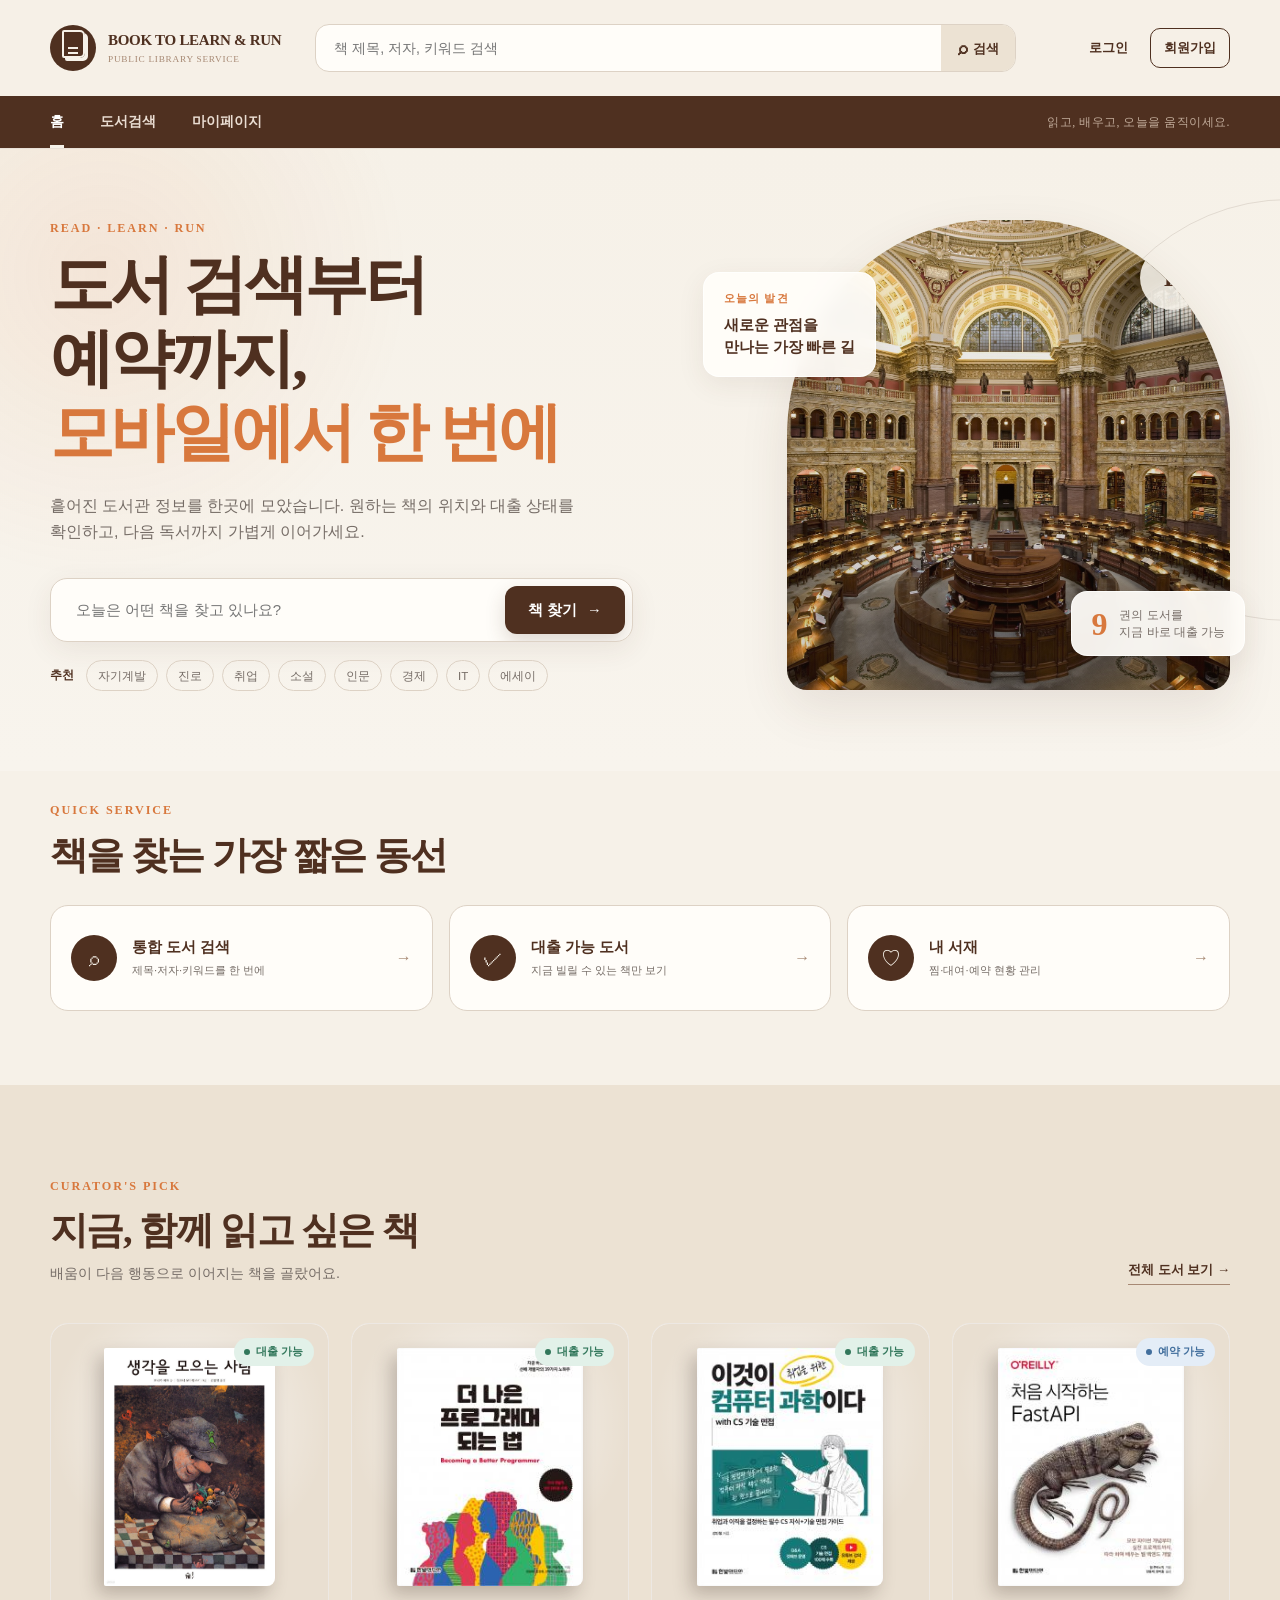
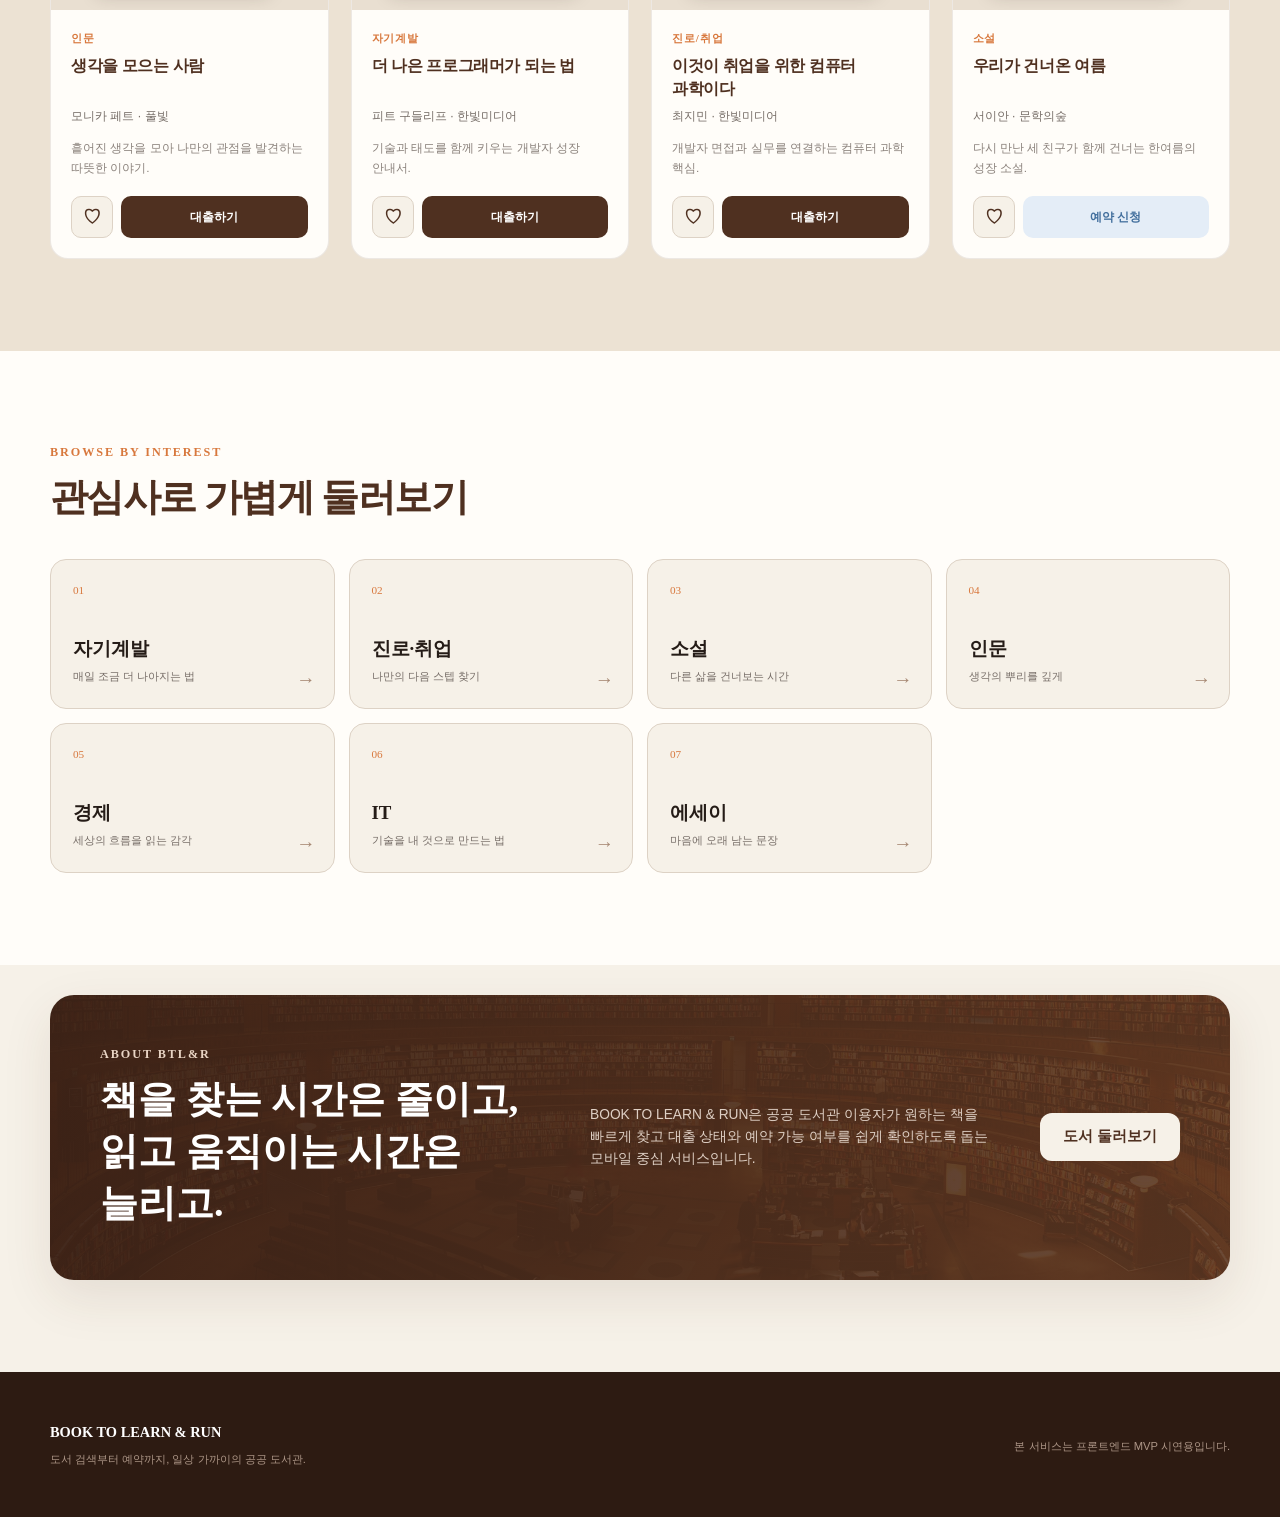
==== index.html @ 32fdd14b "only frontend." ====
<!doctype html>
<html lang="ko">
  <head>
    <meta charset="UTF-8" />
    <meta name="viewport" content="width=device-width, initial-scale=1.0" />
    <meta name="description" content="도서 검색부터 예약까지 한 번에 이용하는 모바일 중심 공공 도서관 서비스" />
    <title>BOOK TO LEARN &amp; RUN</title>
    <link rel="icon" href="image/logo.png" type="image/png" />
    <link rel="stylesheet" href="style.css" />
    <script src="app.js" defer></script>
  </head>
  <body data-page="home">
    <a class="skip-link" href="#main-content">본문 바로가기</a>
    <header class="site-header">
      <div class="header-inner">
        <a class="brand" href="index.html" aria-label="BOOK TO LEARN & RUN 홈">
          <span class="brand-mark" aria-hidden="true"><span></span></span>
          <span class="brand-copy"><strong>BOOK TO LEARN &amp; RUN</strong><small>PUBLIC LIBRARY SERVICE</small></span>
        </a>
        <form class="header-search" role="search">
          <label class="sr-only" for="header-search-home">도서 검색</label>
          <input id="header-search-home" name="q" type="search" placeholder="책 제목, 저자, 키워드 검색" />
          <button type="submit" aria-label="검색"><span aria-hidden="true">⌕</span><span class="search-text">검색</span></button>
        </form>
        <div class="auth-area" data-auth-area></div>
      </div>
      <nav class="main-nav" aria-label="주요 메뉴">
        <div class="nav-inner">
          <a class="active" href="index.html">홈</a>
          <a href="search.html">도서검색</a>
          <a href="mypage.html">마이페이지</a>
          <span class="nav-message">읽고, 배우고, 오늘을 움직이세요.</span>
        </div>
      </nav>
    </header>

    <main id="main-content">
      <section class="hero">
        <div class="shell hero-grid">
          <div class="hero-copy">
            <p class="eyebrow">READ · LEARN · RUN</p>
            <h1>도서 검색부터 예약까지,<br /><em>모바일에서 한 번에</em></h1>
            <p class="hero-description">흩어진 도서관 정보를 한곳에 모았습니다. 원하는 책의 위치와 대출 상태를 확인하고, 다음 독서까지 가볍게 이어가세요.</p>
            <form class="hero-search" role="search">
              <label class="sr-only" for="hero-search-input">도서 검색</label>
              <input id="hero-search-input" name="q" type="search" placeholder="오늘은 어떤 책을 찾고 있나요?" autocomplete="off" />
              <button class="button button-primary" type="submit">책 찾기 <span aria-hidden="true">→</span></button>
            </form>
            <div class="keyword-row" aria-label="추천 검색어">
              <span>추천</span>
              <button type="button" data-keyword="자기계발">자기계발</button>
              <button type="button" data-keyword="진로">진로</button>
              <button type="button" data-keyword="취업">취업</button>
              <button type="button" data-keyword="소설">소설</button>
              <button type="button" data-keyword="인문">인문</button>
              <button type="button" data-keyword="경제">경제</button>
              <button type="button" data-keyword="IT">IT</button>
              <button type="button" data-keyword="에세이">에세이</button>
            </div>
            <div class="recent-searches" id="recent-searches" hidden></div>
          </div>
          <div class="hero-visual" aria-label="책과 독서 공간을 표현한 이미지">
            <div class="hero-image"></div>
            <div class="floating-card floating-card-top"><span>오늘의 발견</span><strong>새로운 관점을<br />만나는 가장 빠른 길</strong></div>
            <div class="floating-card floating-card-bottom"><b id="available-count">0</b><span>권의 도서를<br />지금 바로 대출 가능</span></div>
          </div>
        </div>
      </section>

      <section class="quick-service section">
        <div class="shell">
          <div class="section-heading compact">
            <div><p class="eyebrow">QUICK SERVICE</p><h2>책을 찾는 가장 짧은 동선</h2></div>
          </div>
          <div class="service-grid">
            <a class="service-card" href="search.html"><span class="service-icon">⌕</span><div><strong>통합 도서 검색</strong><small>제목·저자·키워드를 한 번에</small></div><span>→</span></a>
            <a class="service-card" href="search.html?status=%EB%8C%80%EC%B6%9C%20%EA%B0%80%EB%8A%A5"><span class="service-icon">✓</span><div><strong>대출 가능 도서</strong><small>지금 빌릴 수 있는 책만 보기</small></div><span>→</span></a>
            <a class="service-card" href="mypage.html"><span class="service-icon">♡</span><div><strong>내 서재</strong><small>찜·대여·예약 현황 관리</small></div><span>→</span></a>
          </div>
        </div>
      </section>

      <section class="section featured-section">
        <div class="shell">
          <div class="section-heading">
            <div><p class="eyebrow">CURATOR'S PICK</p><h2>지금, 함께 읽고 싶은 책</h2><p>배움이 다음 행동으로 이어지는 책을 골랐어요.</p></div>
            <a class="text-link" href="search.html">전체 도서 보기 <span>→</span></a>
          </div>
          <div class="book-grid featured-grid" id="featured-books" aria-live="polite"></div>
        </div>
      </section>

      <section class="section category-section">
        <div class="shell">
          <div class="section-heading">
            <div><p class="eyebrow">BROWSE BY INTEREST</p><h2>관심사로 가볍게 둘러보기</h2></div>
          </div>
          <div class="category-grid">
            <a href="search.html?category=%EC%9E%90%EA%B8%B0%EA%B3%84%EB%B0%9C"><span>01</span><strong>자기계발</strong><small>매일 조금 더 나아지는 법</small></a>
            <a href="search.html?category=%EC%A7%84%EB%A1%9C%2F%EC%B7%A8%EC%97%85"><span>02</span><strong>진로·취업</strong><small>나만의 다음 스텝 찾기</small></a>
            <a href="search.html?category=%EC%86%8C%EC%84%A4"><span>03</span><strong>소설</strong><small>다른 삶을 건너보는 시간</small></a>
            <a href="search.html?category=%EC%9D%B8%EB%AC%B8"><span>04</span><strong>인문</strong><small>생각의 뿌리를 깊게</small></a>
            <a href="search.html?category=%EA%B2%BD%EC%A0%9C"><span>05</span><strong>경제</strong><small>세상의 흐름을 읽는 감각</small></a>
            <a href="search.html?category=IT"><span>06</span><strong>IT</strong><small>기술을 내 것으로 만드는 법</small></a>
            <a href="search.html?category=%EC%97%90%EC%84%B8%EC%9D%B4"><span>07</span><strong>에세이</strong><small>마음에 오래 남는 문장</small></a>
          </div>
        </div>
      </section>

      <section class="section intro-section">
        <div class="shell intro-panel">
          <div><p class="eyebrow light">ABOUT BTL&amp;R</p><h2>책을 찾는 시간은 줄이고,<br />읽고 움직이는 시간은 늘리고.</h2></div>
          <p>BOOK TO LEARN &amp; RUN은 공공 도서관 이용자가 원하는 책을 빠르게 찾고 대출 상태와 예약 가능 여부를 쉽게 확인하도록 돕는 모바일 중심 서비스입니다.</p>
          <a class="button button-light" href="search.html">도서 둘러보기</a>
        </div>
      </section>
    </main>

    <footer class="site-footer">
      <div class="shell footer-inner">
        <div><strong>BOOK TO LEARN &amp; RUN</strong><p>도서 검색부터 예약까지, 일상 가까이의 공공 도서관.</p></div>
        <p class="footer-note">본 서비스는 프론트엔드 MVP 시연용입니다.</p>
      </div>
    </footer>
    <div class="toast" id="toast" role="status" aria-live="polite"></div>
  </body>
</html>
---- style.css ----
@charset "UTF-8";

:root {
  --cream: #f6f1e8;
  --cream-deep: #ece2d3;
  --paper: #fffdf9;
  --brown: #4f3020;
  --brown-2: #6e4933;
  --brown-soft: #a78974;
  --ink: #251c17;
  --muted: #766d67;
  --line: #ddd2c5;
  --orange: #d8783d;
  --orange-pale: #f7e4d6;
  --green: #32775b;
  --green-pale: #e2f1e9;
  --blue: #426f9d;
  --blue-pale: #e4edf7;
  --red: #a95645;
  --red-pale: #f6e5e1;
  --purple: #625482;
  --purple-pale: #ebe7f3;
  --shadow: 0 18px 50px rgba(74, 48, 32, 0.1);
  --shadow-soft: 0 8px 28px rgba(74, 48, 32, 0.08);
  --radius: 22px;
  --shell: 1180px;
}

* {
  box-sizing: border-box;
  margin: 0;
  padding: 0;
}

html {
  scroll-behavior: smooth;
}

body {
  min-width: 320px;
  color: var(--ink);
  background: var(--cream);
  font-family: Pretendard, "Noto Sans KR", "Apple SD Gothic Neo", Inter, Arial, sans-serif;
  line-height: 1.6;
  word-break: keep-all;
}

body::selection {
  color: #fff;
  background: var(--brown);
}

a {
  color: inherit;
  text-decoration: none;
}

button,
input,
select {
  color: inherit;
  font: inherit;
}

button,
select {
  cursor: pointer;
}

button {
  border: 0;
}

img {
  display: block;
  max-width: 100%;
}

.shell {
  width: min(calc(100% - 40px), var(--shell));
  margin-inline: auto;
}

.sr-only {
  position: absolute !important;
  width: 1px !important;
  height: 1px !important;
  padding: 0 !important;
  margin: -1px !important;
  overflow: hidden !important;
  clip: rect(0, 0, 0, 0) !important;
  white-space: nowrap !important;
  border: 0 !important;
}

.skip-link {
  position: fixed;
  z-index: 1000;
  top: 10px;
  left: 10px;
  padding: 10px 16px;
  color: #fff;
  background: var(--brown);
  border-radius: 10px;
  transform: translateY(-150%);
}

.skip-link:focus {
  transform: translateY(0);
}

.eyebrow {
  margin-bottom: 10px;
  color: var(--orange);
  font-family: Georgia, "Times New Roman", serif;
  font-size: 0.76rem;
  font-weight: 700;
  letter-spacing: 0.16em;
}

.eyebrow.light {
  color: #e9d5c5;
}

.button {
  min-height: 48px;
  display: inline-flex;
  align-items: center;
  justify-content: center;
  gap: 10px;
  padding: 0 22px;
  border: 1px solid transparent;
  border-radius: 12px;
  font-size: 0.92rem;
  font-weight: 750;
  transition: transform 0.2s ease, background 0.2s ease, border-color 0.2s ease, box-shadow 0.2s ease;
}

.button:hover {
  transform: translateY(-2px);
}

.button:active {
  transform: translateY(0);
}

.button-primary {
  color: #fff;
  background: var(--brown);
  box-shadow: 0 8px 20px rgba(79, 48, 32, 0.18);
}

.button-primary:hover {
  background: #382116;
}

.button-secondary {
  color: var(--brown);
  background: transparent;
  border-color: var(--brown);
}

.button-secondary:hover {
  background: var(--cream-deep);
}

.button-light {
  color: var(--brown);
  background: var(--cream);
}

.button-danger {
  color: var(--red);
  background: var(--red-pale);
}

.button-full {
  width: 100%;
}

/* Header */
.site-header {
  position: relative;
  z-index: 20;
  background: rgba(246, 241, 232, 0.96);
  border-bottom: 1px solid rgba(79, 48, 32, 0.08);
}

.header-inner {
  width: min(calc(100% - 40px), var(--shell));
  min-height: 96px;
  margin-inline: auto;
  display: grid;
  grid-template-columns: auto minmax(260px, 1fr) auto;
  align-items: center;
  gap: 34px;
}

.brand {
  display: inline-flex;
  align-items: center;
  gap: 12px;
  flex-shrink: 0;
}

.brand-mark {
  width: 46px;
  height: 46px;
  display: grid;
  place-items: center;
  position: relative;
  color: var(--cream);
  background: var(--brown);
  border-radius: 50%;
}

.brand-mark::before {
  width: 19px;
  height: 24px;
  content: "";
  border: 2px solid currentColor;
  border-radius: 2px 5px 5px 2px;
  box-shadow: 3px 3px 0 var(--cream);
}

.brand-mark::after {
  width: 10px;
  height: 2px;
  position: absolute;
  content: "";
  background: var(--cream);
  box-shadow: 0 5px 0 var(--cream);
}

.brand-copy {
  display: flex;
  flex-direction: column;
  line-height: 1.15;
}

.brand-copy strong {
  color: var(--brown);
  font-family: Georgia, "Times New Roman", serif;
  font-size: 0.94rem;
  letter-spacing: -0.02em;
}

.brand-copy small {
  margin-top: 5px;
  color: var(--brown-soft);
  font-family: Georgia, "Times New Roman", serif;
  font-size: 0.58rem;
  letter-spacing: 0.08em;
}

.header-search {
  height: 48px;
  display: flex;
  overflow: hidden;
  background: var(--paper);
  border: 1px solid var(--line);
  border-radius: 14px;
  transition: border-color 0.2s ease, box-shadow 0.2s ease;
}

.header-search:focus-within {
  border-color: var(--brown-soft);
  box-shadow: 0 0 0 4px rgba(110, 73, 51, 0.08);
}

.header-search input {
  width: 100%;
  min-width: 0;
  padding: 0 18px;
  background: transparent;
  border: 0;
  outline: 0;
  font-size: 0.88rem;
}

.header-search button {
  min-width: 74px;
  padding: 0 16px;
  display: flex;
  align-items: center;
  justify-content: center;
  gap: 6px;
  color: var(--brown);
  background: var(--cream-deep);
  font-size: 0.82rem;
  font-weight: 750;
}

.header-search button span:first-child {
  font-size: 1.15rem;
}

.auth-area {
  min-width: 180px;
  display: flex;
  align-items: center;
  justify-content: flex-end;
  gap: 8px;
}

.auth-area a,
.auth-area button {
  min-height: 40px;
  padding: 0 13px;
  display: inline-flex;
  align-items: center;
  justify-content: center;
  color: var(--brown);
  background: transparent;
  border: 1px solid transparent;
  border-radius: 10px;
  font-size: 0.8rem;
  font-weight: 700;
}

.auth-area .signup-link {
  border-color: var(--brown);
}

.auth-area .user-link {
  max-width: 120px;
  overflow: hidden;
  color: var(--brown);
  background: var(--cream-deep);
  text-overflow: ellipsis;
  white-space: nowrap;
}

.main-nav {
  color: var(--cream);
  background: var(--brown);
}

.nav-inner {
  width: min(calc(100% - 40px), var(--shell));
  height: 52px;
  margin-inline: auto;
  display: flex;
  align-items: center;
  gap: 36px;
}

.nav-inner a {
  height: 100%;
  display: inline-flex;
  align-items: center;
  position: relative;
  color: #eaddd2;
  font-size: 0.86rem;
  font-weight: 650;
}

.nav-inner a::after {
  height: 3px;
  position: absolute;
  right: 50%;
  bottom: 0;
  left: 50%;
  content: "";
  background: var(--cream);
  transition: left 0.2s ease, right 0.2s ease;
}

.nav-inner a:hover::after,
.nav-inner a.active::after {
  right: 0;
  left: 0;
}

.nav-inner a.active {
  color: #fff;
}

.nav-message {
  margin-left: auto;
  color: #bfa998;
  font-family: Georgia, "Times New Roman", serif;
  font-size: 0.74rem;
  letter-spacing: 0.04em;
}

/* Home */
.hero {
  overflow: hidden;
  position: relative;
  background:
    radial-gradient(circle at 8% 20%, rgba(216, 120, 61, 0.1), transparent 24%),
    linear-gradient(180deg, var(--cream) 0%, #f8f4ed 100%);
}

.hero::before {
  width: 420px;
  height: 420px;
  position: absolute;
  top: 50px;
  right: -220px;
  content: "";
  border: 1px solid rgba(79, 48, 32, 0.12);
  border-radius: 50%;
}

.hero-grid {
  min-height: 620px;
  display: grid;
  grid-template-columns: 1.05fr 0.95fr;
  align-items: center;
  gap: 70px;
  padding-block: 70px 80px;
}

.hero-copy h1 {
  color: var(--brown);
  font-family: Georgia, "Times New Roman", "Noto Serif KR", serif;
  font-size: clamp(2.45rem, 5vw, 4.7rem);
  font-weight: 650;
  line-height: 1.15;
  letter-spacing: -0.055em;
  word-break: keep-all;
}

.hero-copy h1 em {
  color: var(--orange);
  font-style: normal;
}

.hero-description {
  max-width: 570px;
  margin-top: 24px;
  color: var(--muted);
  font-size: 1rem;
}

.hero-search {
  max-width: 620px;
  height: 64px;
  margin-top: 34px;
  padding: 7px;
  display: flex;
  overflow: hidden;
  background: var(--paper);
  border: 1px solid var(--line);
  border-radius: 17px;
  box-shadow: var(--shadow-soft);
}

.hero-search input {
  min-width: 0;
  flex: 1;
  padding: 0 18px;
  background: transparent;
  border: 0;
  outline: 0;
  font-size: 0.94rem;
}

.hero-search .button {
  min-width: 118px;
  min-height: 48px;
}

.keyword-row {
  max-width: 620px;
  margin-top: 18px;
  display: flex;
  align-items: center;
  flex-wrap: wrap;
  gap: 8px;
}

.keyword-row > span {
  margin-right: 4px;
  color: var(--brown);
  font-size: 0.75rem;
  font-weight: 800;
}

.keyword-row button {
  min-height: 31px;
  padding: 0 11px;
  color: var(--muted);
  background: transparent;
  border: 1px solid var(--line);
  border-radius: 999px;
  font-size: 0.72rem;
}

.keyword-row button:hover {
  color: var(--brown);
  background: var(--paper);
  border-color: var(--brown-soft);
}

.recent-searches {
  margin-top: 18px;
  color: var(--muted);
  font-size: 0.75rem;
}

.recent-searches a {
  margin-left: 8px;
  color: var(--brown);
  text-decoration: underline;
  text-underline-offset: 3px;
}

.hero-visual {
  height: 470px;
  position: relative;
}

.hero-image {
  width: 84%;
  height: 100%;
  margin-left: auto;
  position: relative;
  overflow: hidden;
  background:
    linear-gradient(0deg, rgba(54, 31, 20, 0.26), rgba(54, 31, 20, 0.04)),
    url("image/images/images (50).jpg") center / cover;
  border-radius: 46% 46% 20px 20px;
  box-shadow: var(--shadow);
}

.hero-image::after {
  width: 64px;
  height: 64px;
  position: absolute;
  top: 26px;
  right: 26px;
  content: "B";
  display: grid;
  place-items: center;
  color: var(--brown);
  background: rgba(246, 241, 232, 0.9);
  border-radius: 50%;
  font-family: Georgia, serif;
  font-size: 1.5rem;
  font-weight: 700;
}

.floating-card {
  position: absolute;
  z-index: 2;
  background: rgba(255, 253, 249, 0.94);
  border: 1px solid rgba(255, 255, 255, 0.7);
  border-radius: 16px;
  box-shadow: var(--shadow-soft);
  backdrop-filter: blur(10px);
}

.floating-card-top {
  top: 52px;
  left: 0;
  padding: 18px 20px;
}

.floating-card-top span {
  display: block;
  color: var(--orange);
  font-family: Georgia, serif;
  font-size: 0.66rem;
  font-weight: 700;
  letter-spacing: 0.12em;
}

.floating-card-top strong {
  display: block;
  margin-top: 6px;
  color: var(--brown);
  font-family: Georgia, "Noto Serif KR", serif;
  font-size: 0.95rem;
  line-height: 1.45;
}

.floating-card-bottom {
  right: -15px;
  bottom: 34px;
  padding: 15px 19px;
  display: flex;
  align-items: center;
  gap: 12px;
}

.floating-card-bottom b {
  color: var(--orange);
  font-family: Georgia, serif;
  font-size: 2rem;
  line-height: 1;
}

.floating-card-bottom span {
  color: var(--muted);
  font-size: 0.72rem;
  line-height: 1.45;
}

.section {
  padding-block: 92px;
}

.quick-service {
  padding-block: 30px 74px;
}

.section-heading {
  margin-bottom: 38px;
  display: flex;
  align-items: flex-end;
  justify-content: space-between;
  gap: 30px;
}

.section-heading.compact {
  margin-bottom: 26px;
}

.section-heading h2 {
  color: var(--brown);
  font-family: Georgia, "Times New Roman", "Noto Serif KR", serif;
  font-size: clamp(1.8rem, 3vw, 2.55rem);
  line-height: 1.25;
  letter-spacing: -0.04em;
}

.section-heading p:not(.eyebrow) {
  margin-top: 8px;
  color: var(--muted);
  font-size: 0.9rem;
}

.text-link,
.dashboard-heading > a {
  flex-shrink: 0;
  padding-bottom: 4px;
  color: var(--brown);
  border-bottom: 1px solid var(--brown-soft);
  font-size: 0.82rem;
  font-weight: 750;
}

.service-grid {
  display: grid;
  grid-template-columns: repeat(3, 1fr);
  gap: 16px;
}

.service-card {
  min-height: 106px;
  padding: 20px;
  display: grid;
  grid-template-columns: 46px 1fr auto;
  align-items: center;
  gap: 15px;
  background: var(--paper);
  border: 1px solid var(--line);
  border-radius: 18px;
  transition: transform 0.2s ease, box-shadow 0.2s ease, border-color 0.2s ease;
}

.service-card:hover {
  transform: translateY(-5px);
  border-color: var(--brown-soft);
  box-shadow: var(--shadow-soft);
}

.service-icon {
  width: 46px;
  height: 46px;
  display: grid;
  place-items: center;
  color: var(--cream);
  background: var(--brown);
  border-radius: 50%;
  font-family: Georgia, serif;
  font-size: 1.25rem;
}

.service-card div {
  min-width: 0;
  display: flex;
  flex-direction: column;
}

.service-card strong {
  color: var(--brown);
  font-size: 0.92rem;
}

.service-card small {
  margin-top: 3px;
  overflow: hidden;
  color: var(--muted);
  font-size: 0.7rem;
  text-overflow: ellipsis;
  white-space: nowrap;
}

.service-card > span:last-child {
  color: var(--brown-soft);
}

.featured-section {
  background: var(--cream-deep);
}

.book-grid {
  display: grid;
  grid-template-columns: repeat(4, minmax(0, 1fr));
  gap: 22px;
}

.book-card {
  min-width: 0;
  display: flex;
  flex-direction: column;
  overflow: hidden;
  background: var(--paper);
  border: 1px solid rgba(79, 48, 32, 0.1);
  border-radius: 18px;
  transition: transform 0.25s ease, box-shadow 0.25s ease, border-color 0.25s ease;
}

.book-card:hover {
  transform: translateY(-6px);
  border-color: rgba(79, 48, 32, 0.25);
  box-shadow: var(--shadow);
}

.book-cover-link {
  height: 286px;
  padding: 24px;
  display: flex;
  align-items: center;
  justify-content: center;
  position: relative;
  overflow: hidden;
  background: #e9dfd1;
}

.book-cover-link::before {
  position: absolute;
  inset: 0;
  content: "";
  background: radial-gradient(circle at 50% 35%, rgba(255, 255, 255, 0.7), transparent 60%);
}

.book-cover {
  width: auto;
  height: 100%;
  max-width: 82%;
  position: relative;
  z-index: 1;
  object-fit: cover;
  border-radius: 2px 8px 8px 2px;
  box-shadow: -6px 8px 18px rgba(47, 31, 22, 0.25);
  transition: transform 0.25s ease;
}

.book-card:hover .book-cover {
  transform: rotate(-1.5deg) scale(1.025);
}

.cover-fallback {
  width: 72%;
  height: 100%;
  position: relative;
  z-index: 1;
  display: flex;
  align-items: center;
  justify-content: center;
  color: var(--cream);
  background: var(--brown);
  border-radius: 2px 8px 8px 2px;
  box-shadow: -6px 8px 18px rgba(47, 31, 22, 0.25);
  font-family: Georgia, serif;
  font-size: 2rem;
}

.book-status {
  position: absolute;
  z-index: 2;
  top: 14px;
  right: 14px;
}

.status-badge {
  min-height: 28px;
  padding: 0 10px;
  display: inline-flex;
  align-items: center;
  gap: 6px;
  border-radius: 999px;
  font-size: 0.7rem;
  font-weight: 800;
  white-space: nowrap;
}

.status-badge::before {
  width: 6px;
  height: 6px;
  content: "";
  background: currentColor;
  border-radius: 50%;
}

.status-available {
  color: var(--green);
  background: var(--green-pale);
}

.status-loaned {
  color: var(--red);
  background: var(--red-pale);
}

.status-reservable,
.status-reserved {
  color: var(--blue);
  background: var(--blue-pale);
}

.status-my-loan {
  color: var(--purple);
  background: var(--purple-pale);
}

.book-card-content {
  flex: 1;
  padding: 20px;
  display: flex;
  flex-direction: column;
}

.book-category {
  color: var(--orange);
  font-family: Georgia, "Times New Roman", serif;
  font-size: 0.68rem;
  font-weight: 700;
  letter-spacing: 0.08em;
}

.book-card h3 {
  min-height: 48px;
  margin-top: 6px;
  color: var(--brown);
  font-size: 1rem;
  line-height: 1.45;
  letter-spacing: -0.025em;
}

.book-card h3 a:hover {
  text-decoration: underline;
  text-underline-offset: 4px;
}

.book-author {
  margin-top: 5px;
  color: var(--muted);
  font-size: 0.76rem;
}

.book-description {
  margin-top: 13px;
  display: -webkit-box;
  overflow: hidden;
  color: #8b827c;
  font-size: 0.74rem;
  line-height: 1.65;
  -webkit-box-orient: vertical;
  -webkit-line-clamp: 2;
}

.book-actions {
  margin-top: auto;
  padding-top: 18px;
  display: grid;
  grid-template-columns: 42px 1fr;
  gap: 8px;
}

.book-actions button,
.book-actions a {
  min-height: 42px;
  display: inline-flex;
  align-items: center;
  justify-content: center;
  border-radius: 10px;
  font-size: 0.76rem;
  font-weight: 750;
}

.favorite-button {
  color: var(--brown);
  background: var(--cream);
  border: 1px solid var(--line);
  font-size: 1.1rem !important;
}

.favorite-button.active {
  color: #fff;
  background: var(--orange);
  border-color: var(--orange);
}

.card-main-action {
  color: #fff;
  background: var(--brown);
}

.card-main-action.reserve-action {
  color: var(--blue);
  background: var(--blue-pale);
}

.category-section {
  background: var(--paper);
}

.category-grid {
  display: grid;
  grid-template-columns: repeat(4, 1fr);
  gap: 14px;
}

.category-grid a {
  min-height: 150px;
  padding: 22px;
  display: flex;
  flex-direction: column;
  position: relative;
  overflow: hidden;
  background: var(--cream);
  border: 1px solid var(--line);
  border-radius: 16px;
  transition: color 0.2s ease, background 0.2s ease, transform 0.2s ease;
}

.category-grid a::after {
  position: absolute;
  right: 18px;
  bottom: 12px;
  content: "→";
  color: var(--brown-soft);
  font-size: 1.2rem;
}

.category-grid a:hover {
  color: #fff;
  background: var(--brown);
  transform: translateY(-4px);
}

.category-grid a:hover span,
.category-grid a:hover small,
.category-grid a:hover::after {
  color: #d9c5b6;
}

.category-grid span {
  color: var(--orange);
  font-family: Georgia, serif;
  font-size: 0.7rem;
}

.category-grid strong {
  margin-top: auto;
  color: inherit;
  font-family: Georgia, "Noto Serif KR", serif;
  font-size: 1.18rem;
}

.category-grid small {
  margin-top: 4px;
  color: var(--muted);
  font-size: 0.68rem;
}

.intro-section {
  padding-top: 30px;
}

.intro-panel {
  min-height: 270px;
  padding: 50px;
  display: grid;
  grid-template-columns: 1.1fr 1fr auto;
  align-items: center;
  gap: 48px;
  color: #fff;
  background:
    linear-gradient(90deg, rgba(61, 35, 23, 0.97), rgba(91, 55, 34, 0.9)),
    url("image/images/images (43).jpg") center / cover;
  border-radius: 24px;
  box-shadow: var(--shadow);
}

.intro-panel h2 {
  font-family: Georgia, "Noto Serif KR", serif;
  font-size: clamp(1.6rem, 3vw, 2.4rem);
  line-height: 1.35;
}

.intro-panel > p {
  color: #dfd0c5;
  font-size: 0.86rem;
}

/* Shared pages */
.page-main {
  min-height: 62vh;
}

.page-hero {
  padding-block: 58px;
  background:
    linear-gradient(90deg, rgba(79, 48, 32, 0.98), rgba(79, 48, 32, 0.82)),
    url("image/images/images (43).jpg") center / cover;
}

.page-hero.small {
  padding-block: 46px;
}

.page-hero h1 {
  color: #fff;
  font-family: Georgia, "Noto Serif KR", serif;
  font-size: clamp(2rem, 4vw, 3.5rem);
  line-height: 1.2;
}

.page-hero p:not(.eyebrow) {
  margin-top: 9px;
  color: #dbc9bb;
  font-size: 0.88rem;
}

.breadcrumb {
  padding-block: 24px;
  display: flex;
  align-items: center;
  gap: 10px;
  color: var(--muted);
  font-size: 0.76rem;
}

.breadcrumb b {
  color: var(--brown);
}

/* Search */
.search-layout {
  padding-block: 48px 100px;
  display: grid;
  grid-template-columns: 220px minmax(0, 1fr);
  align-items: start;
  gap: 34px;
}

.filter-panel {
  position: sticky;
  top: 20px;
  overflow: hidden;
  background: var(--paper);
  border: 1px solid var(--line);
  border-radius: 18px;
}

.filter-header {
  padding: 20px;
  display: flex;
  align-items: center;
  justify-content: space-between;
  color: #fff;
  background: var(--brown);
}

.filter-header div {
  display: flex;
  flex-direction: column;
}

.filter-header span {
  color: #c7b09f;
  font-family: Georgia, serif;
  font-size: 0.6rem;
  letter-spacing: 0.12em;
}

.filter-header strong {
  font-size: 0.95rem;
}

.filter-header button {
  color: #d9c5b6;
  background: transparent;
  font-size: 0.68rem;
  text-decoration: underline;
  text-underline-offset: 3px;
}

.filter-group {
  padding: 20px;
  border-top: 1px solid var(--line);
}

.filter-group > label,
.filter-label {
  margin-bottom: 12px;
  display: block;
  color: var(--brown);
  font-size: 0.78rem;
  font-weight: 800;
}

.filter-group select,
.results-toolbar select {
  width: 100%;
  height: 43px;
  padding: 0 34px 0 12px;
  background: var(--cream);
  border: 1px solid var(--line);
  border-radius: 10px;
  outline: 0;
  font-size: 0.76rem;
}

.radio-list {
  display: grid;
  gap: 9px;
}

.radio-list label {
  display: flex;
  align-items: center;
  gap: 9px;
  color: var(--muted);
  font-size: 0.76rem;
  cursor: pointer;
}

.radio-list input {
  width: 16px;
  height: 16px;
  accent-color: var(--brown);
}

.results-toolbar {
  min-height: 44px;
  margin-bottom: 18px;
  display: flex;
  align-items: center;
  justify-content: space-between;
  gap: 20px;
}

.results-toolbar p {
  color: var(--muted);
  font-size: 0.86rem;
}

.results-toolbar p strong {
  color: var(--orange);
  font-family: Georgia, serif;
  font-size: 1.45rem;
}

.results-toolbar select {
  width: 126px;
  background-color: var(--paper);
}

.active-query {
  margin-bottom: 18px;
  padding: 11px 15px;
  color: var(--brown);
  background: var(--orange-pale);
  border-radius: 10px;
  font-size: 0.76rem;
}

.results-grid {
  grid-template-columns: repeat(3, minmax(0, 1fr));
}

.results-grid .book-cover-link {
  height: 250px;
}

.empty-state,
.not-found {
  padding: 70px 24px;
  text-align: center;
  background: var(--paper);
  border: 1px dashed var(--line);
  border-radius: 18px;
}

.empty-state > span,
.not-found > span {
  color: var(--brown-soft);
  font-family: Georgia, serif;
  font-size: 3rem;
}

.empty-state h2,
.not-found h1 {
  margin-top: 12px;
  color: var(--brown);
  font-family: Georgia, "Noto Serif KR", serif;
}

.empty-state p,
.not-found p {
  margin: 7px 0 22px;
  color: var(--muted);
  font-size: 0.82rem;
}

/* Detail */
.detail-shell {
  margin-bottom: 70px;
}

.detail-panel {
  overflow: hidden;
  display: grid;
  grid-template-columns: 390px minmax(0, 1fr);
  background: var(--paper);
  border: 1px solid var(--line);
  border-radius: 24px;
  box-shadow: var(--shadow-soft);
}

.detail-cover-area {
  min-height: 560px;
  padding: 55px;
  display: flex;
  align-items: center;
  justify-content: center;
  position: relative;
  background:
    radial-gradient(circle at 50% 35%, rgba(255, 255, 255, 0.8), transparent 60%),
    var(--cream-deep);
}

.detail-cover-area img {
  width: auto;
  max-width: 270px;
  max-height: 410px;
  object-fit: cover;
  border-radius: 3px 12px 12px 3px;
  box-shadow: -10px 14px 30px rgba(49, 31, 21, 0.28);
}

.detail-content {
  padding: 54px 58px;
}

.detail-topline {
  display: flex;
  align-items: center;
  justify-content: space-between;
  gap: 20px;
}

.detail-category {
  color: var(--orange);
  font-family: Georgia, serif;
  font-size: 0.74rem;
  font-weight: 700;
  letter-spacing: 0.1em;
}

.detail-content h1 {
  margin-top: 14px;
  color: var(--brown);
  font-family: Georgia, "Noto Serif KR", serif;
  font-size: clamp(2rem, 4vw, 3.4rem);
  line-height: 1.2;
  letter-spacing: -0.05em;
}

.detail-author {
  margin-top: 12px;
  color: var(--muted);
  font-size: 0.92rem;
}

.detail-description {
  margin-top: 28px;
  color: #675d57;
  font-size: 0.9rem;
  line-height: 1.9;
}

.keyword-list {
  margin-top: 20px;
  display: flex;
  flex-wrap: wrap;
  gap: 7px;
}

.keyword-list span {
  padding: 5px 10px;
  color: var(--brown-2);
  background: var(--cream);
  border-radius: 999px;
  font-size: 0.68rem;
}

.detail-meta {
  margin-top: 30px;
  display: grid;
  grid-template-columns: repeat(2, 1fr);
  border-top: 1px solid var(--line);
  border-left: 1px solid var(--line);
}

.detail-meta div {
  min-height: 65px;
  padding: 12px 15px;
  display: flex;
  flex-direction: column;
  border-right: 1px solid var(--line);
  border-bottom: 1px solid var(--line);
}

.detail-meta dt {
  color: var(--brown-soft);
  font-size: 0.64rem;
}

.detail-meta dd {
  margin-top: 3px;
  color: var(--brown);
  font-size: 0.78rem;
  font-weight: 700;
}

.return-notice {
  margin-top: 18px;
  padding: 12px 15px;
  color: var(--red);
  background: var(--red-pale);
  border-radius: 10px;
  font-size: 0.76rem;
}

.detail-actions {
  margin-top: 28px;
  display: flex;
  flex-wrap: wrap;
  gap: 9px;
}

.detail-actions .favorite-detail.active {
  color: #fff;
  background: var(--orange);
  border-color: var(--orange);
}

.back-link {
  margin-top: 24px;
  display: inline-block;
  color: var(--muted);
  font-size: 0.76rem;
  text-decoration: underline;
  text-underline-offset: 4px;
}

.related-section {
  padding-bottom: 100px;
}

/* Reserve */
.reserve-layout {
  padding-block: 48px 100px;
}

.reserve-grid {
  display: grid;
  grid-template-columns: minmax(0, 1.2fr) minmax(320px, 0.8fr);
  gap: 24px;
}

.reserve-book-card,
.reserve-guide,
.reserve-complete {
  padding: 32px;
  background: var(--paper);
  border: 1px solid var(--line);
  border-radius: 20px;
}

.reserve-book-summary {
  display: grid;
  grid-template-columns: 128px 1fr;
  align-items: center;
  gap: 25px;
}

.reserve-book-summary img {
  width: 128px;
  height: 176px;
  object-fit: cover;
  border-radius: 2px 7px 7px 2px;
  box-shadow: -5px 7px 14px rgba(48, 30, 20, 0.2);
}

.reserve-book-summary h2 {
  margin: 9px 0 6px;
  color: var(--brown);
  font-family: Georgia, "Noto Serif KR", serif;
  font-size: 1.6rem;
  line-height: 1.35;
}

.reserve-book-summary p {
  color: var(--muted);
  font-size: 0.8rem;
}

.reserve-info-list {
  margin-top: 26px;
  border-top: 1px solid var(--line);
}

.reserve-info-list div {
  padding: 13px 2px;
  display: flex;
  align-items: center;
  justify-content: space-between;
  gap: 20px;
  border-bottom: 1px solid var(--line);
  font-size: 0.78rem;
}

.reserve-info-list dt {
  color: var(--muted);
}

.reserve-info-list dd {
  color: var(--brown);
  font-weight: 750;
}

.reserve-guide h2 {
  color: var(--brown);
  font-family: Georgia, "Noto Serif KR", serif;
  font-size: 1.3rem;
}

.reserve-guide ul {
  margin: 18px 0 28px;
  display: grid;
  gap: 11px;
  list-style: none;
}

.reserve-guide li {
  padding-left: 18px;
  position: relative;
  color: var(--muted);
  font-size: 0.77rem;
}

.reserve-guide li::before {
  position: absolute;
  top: 0.62em;
  left: 2px;
  width: 5px;
  height: 5px;
  content: "";
  background: var(--orange);
  border-radius: 50%;
}

.reserve-message {
  min-height: 24px;
  margin-bottom: 12px;
  color: var(--red);
  font-size: 0.76rem;
}

.available-guide {
  padding: 20px;
  color: var(--green);
  background: var(--green-pale);
  border-radius: 14px;
  font-size: 0.82rem;
}

.reserve-complete {
  grid-column: 1 / -1;
  padding-block: 60px;
  text-align: center;
}

.complete-icon {
  width: 62px;
  height: 62px;
  margin: 0 auto 16px;
  display: grid;
  place-items: center;
  color: #fff;
  background: var(--blue);
  border-radius: 50%;
  font-size: 1.7rem;
}

.reserve-complete h2 {
  color: var(--brown);
  font-family: Georgia, "Noto Serif KR", serif;
  font-size: 1.7rem;
}

.reserve-complete p {
  margin: 8px 0 24px;
  color: var(--muted);
  font-size: 0.84rem;
}

/* Auth */
.auth-main {
  padding: 70px 20px 100px;
  background:
    radial-gradient(circle at 5% 15%, rgba(216, 120, 61, 0.11), transparent 25%),
    var(--cream);
}

.auth-card {
  width: min(100%, 920px);
  min-height: 590px;
  margin-inline: auto;
  display: grid;
  grid-template-columns: 0.88fr 1.12fr;
  overflow: hidden;
  background: var(--paper);
  border: 1px solid var(--line);
  border-radius: 24px;
  box-shadow: var(--shadow);
}

.auth-intro {
  padding: 52px 42px;
  display: flex;
  flex-direction: column;
  color: #fff;
  background:
    linear-gradient(180deg, rgba(61, 35, 23, 0.88), rgba(61, 35, 23, 0.97)),
    url("image/images/images (51).jpg") center / cover;
}

.signup-card .auth-intro {
  background:
    linear-gradient(180deg, rgba(61, 35, 23, 0.85), rgba(61, 35, 23, 0.97)),
    url("image/images/images (52).jpg") center / cover;
}

.auth-intro h1 {
  font-family: Georgia, "Noto Serif KR", serif;
  font-size: clamp(2rem, 4vw, 3rem);
  line-height: 1.3;
  letter-spacing: -0.05em;
}

.auth-intro > p:not(.eyebrow) {
  margin-top: 18px;
  color: #d7c7bb;
  font-size: 0.82rem;
}

.auth-quote {
  margin-top: auto;
  padding: 18px 20px;
  color: #eaded5;
  background: rgba(255, 255, 255, 0.09);
  border: 1px solid rgba(255, 255, 255, 0.13);
  border-radius: 14px;
  font-family: Georgia, "Noto Serif KR", serif;
  font-size: 0.9rem;
}

.auth-form-wrap {
  padding: 52px 56px;
}

.auth-form-wrap h2 {
  color: var(--brown);
  font-family: Georgia, "Noto Serif KR", serif;
  font-size: 2rem;
}

.auth-form-wrap > p:not(.eyebrow):not(.auth-switch):not(.demo-notice) {
  margin-top: 4px;
  color: var(--muted);
  font-size: 0.78rem;
}

.form-stack {
  margin-top: 30px;
  display: flex;
  flex-direction: column;
}

.form-stack label {
  margin: 0 0 7px 2px;
  color: var(--brown);
  font-size: 0.76rem;
  font-weight: 750;
}

.form-stack input {
  width: 100%;
  height: 49px;
  margin-bottom: 17px;
  padding: 0 14px;
  background: var(--cream);
  border: 1px solid var(--line);
  border-radius: 11px;
  outline: 0;
  font-size: 0.82rem;
}

.form-stack input:focus {
  border-color: var(--brown-soft);
  box-shadow: 0 0 0 4px rgba(110, 73, 51, 0.08);
}

.form-row {
  display: grid;
  grid-template-columns: 1fr 1fr;
  gap: 12px;
}

.form-row > div {
  display: flex;
  flex-direction: column;
}

.form-message {
  min-height: 22px;
  margin: -3px 0 8px;
  color: var(--red);
  font-size: 0.74rem;
}

.form-message.success {
  color: var(--green);
}

.auth-switch {
  margin-top: 22px;
  color: var(--muted);
  text-align: center;
  font-size: 0.77rem;
}

.auth-switch a {
  color: var(--brown);
  font-weight: 800;
  text-decoration: underline;
  text-underline-offset: 3px;
}

.demo-notice {
  margin-top: 18px;
  padding: 10px 12px;
  color: #8a7567;
  background: var(--cream);
  border-radius: 9px;
  font-size: 0.65rem;
  text-align: center;
}

/* My page */
.dashboard-main {
  background: #f4efe7;
}

.dashboard-hero {
  color: #fff;
  background:
    linear-gradient(90deg, rgba(65, 38, 24, 0.98), rgba(82, 51, 32, 0.9)),
    url("image/images/images (43).jpg") center / cover;
}

.dashboard-welcome {
  min-height: 250px;
  padding-block: 48px;
  display: flex;
  align-items: center;
  justify-content: space-between;
  gap: 30px;
}

.welcome-copy p:first-child {
  color: #d9c5b6;
  font-family: Georgia, serif;
  font-size: 0.72rem;
  letter-spacing: 0.12em;
}

.welcome-copy h1 {
  margin-top: 8px;
  font-family: Georgia, "Noto Serif KR", serif;
  font-size: clamp(2rem, 4vw, 3.2rem);
  line-height: 1.25;
}

.welcome-copy h1 em {
  color: #e5a178;
  font-style: normal;
}

.welcome-copy > span {
  display: block;
  margin-top: 10px;
  color: #cbb7aa;
  font-size: 0.76rem;
}

.user-card {
  min-width: 290px;
  padding: 22px;
  display: grid;
  grid-template-columns: 52px 1fr;
  gap: 14px;
  background: rgba(255, 255, 255, 0.1);
  border: 1px solid rgba(255, 255, 255, 0.14);
  border-radius: 16px;
  backdrop-filter: blur(10px);
}

.user-avatar {
  width: 52px;
  height: 52px;
  display: grid;
  place-items: center;
  color: var(--brown);
  background: var(--cream);
  border-radius: 50%;
  font-family: Georgia, serif;
  font-size: 1.25rem;
  font-weight: 700;
}

.user-card strong {
  display: block;
  overflow: hidden;
  font-size: 0.9rem;
  text-overflow: ellipsis;
  white-space: nowrap;
}

.user-card span {
  display: block;
  overflow: hidden;
  color: #cbb7aa;
  font-size: 0.7rem;
  text-overflow: ellipsis;
  white-space: nowrap;
}

.user-card small {
  grid-column: 1 / -1;
  color: #bca596;
  font-size: 0.65rem;
}

.dashboard-content {
  padding-block: 0 100px;
}

.dashboard-tabs {
  margin-top: -35px;
  display: grid;
  grid-template-columns: repeat(3, 1fr);
  overflow: hidden;
  position: relative;
  z-index: 2;
  background: var(--paper);
  border: 1px solid var(--line);
  border-radius: 17px;
  box-shadow: var(--shadow-soft);
}

.dashboard-tabs a {
  min-height: 70px;
  padding: 15px 20px;
  display: flex;
  align-items: center;
  gap: 10px;
  color: var(--brown);
  border-right: 1px solid var(--line);
  font-size: 0.82rem;
  font-weight: 750;
}

.dashboard-tabs a:last-child {
  border-right: 0;
}

.dashboard-tabs a:hover {
  background: var(--cream);
}

.dashboard-tabs span {
  font-family: Georgia, serif;
  font-size: 1.2rem;
}

.dashboard-tabs b {
  min-width: 26px;
  height: 26px;
  margin-left: auto;
  display: inline-flex;
  align-items: center;
  justify-content: center;
  color: #fff;
  background: var(--brown);
  border-radius: 50%;
  font-family: Georgia, serif;
  font-size: 0.72rem;
}

.dashboard-section {
  padding-top: 72px;
  scroll-margin-top: 20px;
}

.dashboard-heading {
  margin-bottom: 22px;
  display: flex;
  align-items: flex-end;
  justify-content: space-between;
  gap: 20px;
}

.dashboard-heading h2 {
  color: var(--brown);
  font-family: Georgia, "Noto Serif KR", serif;
  font-size: 1.8rem;
}

.my-list {
  display: grid;
  gap: 12px;
}

.my-book-item {
  min-height: 128px;
  padding: 18px;
  display: grid;
  grid-template-columns: 74px minmax(0, 1fr) auto;
  align-items: center;
  gap: 20px;
  background: var(--paper);
  border: 1px solid var(--line);
  border-radius: 15px;
}

.my-book-item img {
  width: 70px;
  height: 94px;
  object-fit: cover;
  border-radius: 2px 5px 5px 2px;
  box-shadow: -3px 4px 9px rgba(49, 31, 21, 0.18);
}

.my-book-info {
  min-width: 0;
}

.my-book-info h3 {
  margin: 6px 0 3px;
  overflow: hidden;
  color: var(--brown);
  font-size: 0.95rem;
  text-overflow: ellipsis;
  white-space: nowrap;
}

.my-book-info p {
  color: var(--muted);
  font-size: 0.72rem;
}

.my-book-meta {
  margin-top: 9px;
  display: flex;
  flex-wrap: wrap;
  gap: 7px 14px;
  color: #8c8179;
  font-size: 0.68rem;
}

.my-book-actions {
  display: flex;
  align-items: center;
  gap: 7px;
}

.my-book-actions a,
.my-book-actions button {
  min-height: 39px;
  padding: 0 13px;
  display: inline-flex;
  align-items: center;
  justify-content: center;
  border-radius: 9px;
  font-size: 0.7rem;
  font-weight: 750;
}

.my-book-actions a {
  color: #fff;
  background: var(--brown);
}

.my-book-actions button {
  color: var(--red);
  background: var(--red-pale);
}

.my-empty {
  padding: 48px 20px;
  text-align: center;
  background: rgba(255, 253, 249, 0.62);
  border: 1px dashed var(--line);
  border-radius: 15px;
}

.my-empty span {
  color: var(--brown-soft);
  font-family: Georgia, serif;
  font-size: 2rem;
}

.my-empty h3 {
  margin-top: 8px;
  color: var(--brown);
  font-family: Georgia, "Noto Serif KR", serif;
}

.my-empty p {
  margin: 5px 0 16px;
  color: var(--muted);
  font-size: 0.76rem;
}

/* Footer & toast */
.site-footer {
  color: #d9c8bb;
  background: #2d1b12;
}

.footer-inner {
  min-height: 145px;
  display: flex;
  align-items: center;
  justify-content: space-between;
  gap: 30px;
}

.footer-inner strong {
  color: #fff;
  font-family: Georgia, serif;
  font-size: 0.9rem;
}

.footer-inner p {
  margin-top: 6px;
  color: #ad9687;
  font-size: 0.7rem;
}

.footer-note {
  text-align: right;
}

.toast {
  min-width: 220px;
  max-width: calc(100% - 32px);
  padding: 13px 18px;
  position: fixed;
  z-index: 100;
  right: 20px;
  bottom: 20px;
  color: #fff;
  background: #2c211b;
  border-radius: 11px;
  box-shadow: 0 12px 30px rgba(0, 0, 0, 0.2);
  font-size: 0.78rem;
  opacity: 0;
  pointer-events: none;
  transform: translateY(20px);
  transition: opacity 0.25s ease, transform 0.25s ease;
}

.toast.show {
  opacity: 1;
  transform: translateY(0);
}

/* Responsive */
@media (max-width: 1080px) {
  .header-inner {
    grid-template-columns: auto 1fr;
    gap: 18px 26px;
    padding-block: 15px;
  }

  .header-search {
    grid-column: 1 / -1;
    grid-row: 2;
  }

  .auth-area {
    grid-column: 2;
    grid-row: 1;
  }

  .hero-grid {
    min-height: auto;
    grid-template-columns: 1fr 0.8fr;
    gap: 35px;
  }

  .hero-visual {
    height: 410px;
  }

  .book-grid,
  .results-grid {
    grid-template-columns: repeat(3, 1fr);
  }

  .category-grid {
    grid-template-columns: repeat(3, 1fr);
  }

  .intro-panel {
    grid-template-columns: 1fr 1fr;
  }

  .intro-panel .button {
    grid-column: 1 / -1;
    justify-self: start;
  }

  .detail-panel {
    grid-template-columns: 320px minmax(0, 1fr);
  }

  .detail-cover-area {
    padding: 40px;
  }

  .detail-content {
    padding: 42px 38px;
  }
}

@media (max-width: 820px) {
  .shell,
  .header-inner,
  .nav-inner {
    width: min(calc(100% - 28px), var(--shell));
  }

  .brand-copy strong {
    font-size: 0.8rem;
  }

  .brand-copy small {
    font-size: 0.5rem;
  }

  .nav-inner {
    gap: 26px;
  }

  .nav-message {
    display: none;
  }

  .hero-grid {
    grid-template-columns: 1fr;
    padding-block: 60px;
  }

  .hero-copy {
    position: relative;
    z-index: 2;
  }

  .hero-visual {
    display: none;
  }

  .service-grid {
    grid-template-columns: 1fr;
  }

  .book-grid,
  .results-grid {
    grid-template-columns: repeat(2, minmax(0, 1fr));
  }

  .category-grid {
    grid-template-columns: repeat(2, 1fr);
  }

  .intro-panel {
    padding: 38px;
    grid-template-columns: 1fr;
    gap: 24px;
  }

  .intro-panel .button {
    grid-column: auto;
  }

  .search-layout {
    grid-template-columns: 1fr;
  }

  .filter-panel {
    position: static;
  }

  .filter-panel {
    display: grid;
    grid-template-columns: 1fr 1fr;
  }

  .filter-header {
    grid-column: 1 / -1;
  }

  .filter-group {
    border-top: 1px solid var(--line);
  }

  .detail-panel {
    grid-template-columns: 1fr;
  }

  .detail-cover-area {
    min-height: 440px;
  }

  .detail-cover-area img {
    max-height: 340px;
  }

  .reserve-grid {
    grid-template-columns: 1fr;
  }

  .auth-card {
    grid-template-columns: 1fr;
  }

  .auth-intro {
    min-height: 280px;
  }

  .auth-quote {
    display: none;
  }

  .dashboard-welcome {
    align-items: flex-start;
    flex-direction: column;
  }

  .user-card {
    width: 100%;
    min-width: 0;
  }
}

@media (max-width: 600px) {
  body {
    word-break: normal;
  }

  .header-inner {
    grid-template-columns: 1fr auto;
    gap: 13px;
  }

  .brand-mark {
    width: 40px;
    height: 40px;
  }

  .brand-copy strong {
    max-width: 145px;
    font-size: 0.69rem;
  }

  .auth-area {
    min-width: 0;
    gap: 3px;
  }

  .auth-area a,
  .auth-area button {
    min-height: 36px;
    padding-inline: 9px;
    font-size: 0.68rem;
  }

  .auth-area .signup-link,
  .auth-area .logout-button {
    display: none;
  }

  .header-search {
    height: 46px;
  }

  .header-search input {
    padding-inline: 13px;
    font-size: 0.78rem;
  }

  .header-search button {
    min-width: 48px;
    padding-inline: 12px;
  }

  .search-text {
    display: none;
  }

  .nav-inner {
    height: 48px;
    justify-content: space-around;
    gap: 0;
  }

  .nav-inner a {
    padding-inline: 12px;
    font-size: 0.76rem;
  }

  .hero-grid {
    padding-block: 48px 58px;
  }

  .hero-copy h1 {
    font-size: 2.38rem;
  }

  .hero-description {
    font-size: 0.86rem;
  }

  .hero-search {
    height: auto;
    padding: 6px;
  }

  .hero-search input {
    padding-inline: 10px;
    font-size: 0.78rem;
  }

  .hero-search .button {
    min-width: 88px;
    padding-inline: 12px;
    font-size: 0.78rem;
  }

  .keyword-row {
    gap: 7px;
  }

  .section {
    padding-block: 64px;
  }

  .quick-service {
    padding-block: 24px 54px;
  }

  .section-heading {
    margin-bottom: 26px;
    align-items: flex-start;
    flex-direction: column;
    gap: 12px;
  }

  .book-grid,
  .results-grid {
    grid-template-columns: 1fr;
  }

  .featured-grid {
    display: grid;
    grid-auto-columns: 76%;
    grid-template-columns: none;
    grid-auto-flow: column;
    overflow-x: auto;
    padding: 0 14px 18px 2px;
    scroll-snap-type: x mandatory;
  }

  .featured-grid .book-card {
    scroll-snap-align: start;
  }

  .book-cover-link,
  .results-grid .book-cover-link {
    height: 300px;
  }

  .category-grid {
    grid-template-columns: 1fr 1fr;
  }

  .category-grid a {
    min-height: 130px;
    padding: 18px;
  }

  .category-grid small {
    display: none;
  }

  .intro-panel {
    padding: 30px 24px;
  }

  .page-hero {
    padding-block: 42px;
  }

  .search-layout {
    padding-block: 32px 70px;
  }

  .filter-panel {
    grid-template-columns: 1fr;
  }

  .filter-header {
    grid-column: auto;
  }

  .results-toolbar {
    align-items: flex-end;
  }

  .detail-cover-area {
    min-height: 390px;
    padding: 35px;
  }

  .detail-cover-area img {
    max-height: 310px;
  }

  .detail-content {
    padding: 32px 22px;
  }

  .detail-topline {
    align-items: flex-start;
    flex-direction: column;
    gap: 8px;
  }

  .detail-meta {
    grid-template-columns: 1fr;
  }

  .detail-actions {
    display: grid;
    grid-template-columns: 1fr 1fr;
  }

  .detail-actions .button:last-child:nth-child(odd) {
    grid-column: 1 / -1;
  }

  .reserve-layout {
    padding-block: 32px 70px;
  }

  .reserve-book-card,
  .reserve-guide {
    padding: 22px;
  }

  .reserve-book-summary {
    grid-template-columns: 95px 1fr;
    gap: 17px;
  }

  .reserve-book-summary img {
    width: 95px;
    height: 132px;
  }

  .reserve-book-summary h2 {
    font-size: 1.2rem;
  }

  .auth-main {
    padding: 30px 14px 70px;
  }

  .auth-card {
    border-radius: 18px;
  }

  .auth-intro {
    min-height: 235px;
    padding: 34px 26px;
  }

  .auth-form-wrap {
    padding: 34px 24px;
  }

  .form-row {
    grid-template-columns: 1fr;
    gap: 0;
  }

  .dashboard-welcome {
    min-height: 285px;
    padding-block: 36px 62px;
  }

  .dashboard-tabs {
    margin-top: -32px;
  }

  .dashboard-tabs a {
    min-height: 78px;
    padding: 12px 6px;
    align-items: center;
    flex-direction: column;
    gap: 2px;
    font-size: 0.68rem;
  }

  .dashboard-tabs b {
    min-width: 22px;
    height: 22px;
    margin: 2px 0 0;
  }

  .dashboard-section {
    padding-top: 58px;
  }

  .dashboard-heading {
    align-items: flex-start;
    flex-direction: column;
    gap: 9px;
  }

  .my-book-item {
    grid-template-columns: 62px minmax(0, 1fr);
    gap: 14px;
  }

  .my-book-item img {
    width: 58px;
    height: 80px;
  }

  .my-book-actions {
    grid-column: 1 / -1;
  }

  .my-book-actions a,
  .my-book-actions button {
    flex: 1;
  }

  .footer-inner {
    min-height: 130px;
    align-items: flex-start;
    flex-direction: column;
    justify-content: center;
    gap: 8px;
  }

  .footer-note {
    text-align: left;
  }
}

@media (prefers-reduced-motion: reduce) {
  html {
    scroll-behavior: auto;
  }

  *,
  *::before,
  *::after {
    scroll-behavior: auto !important;
    transition-duration: 0.01ms !important;
  }
}
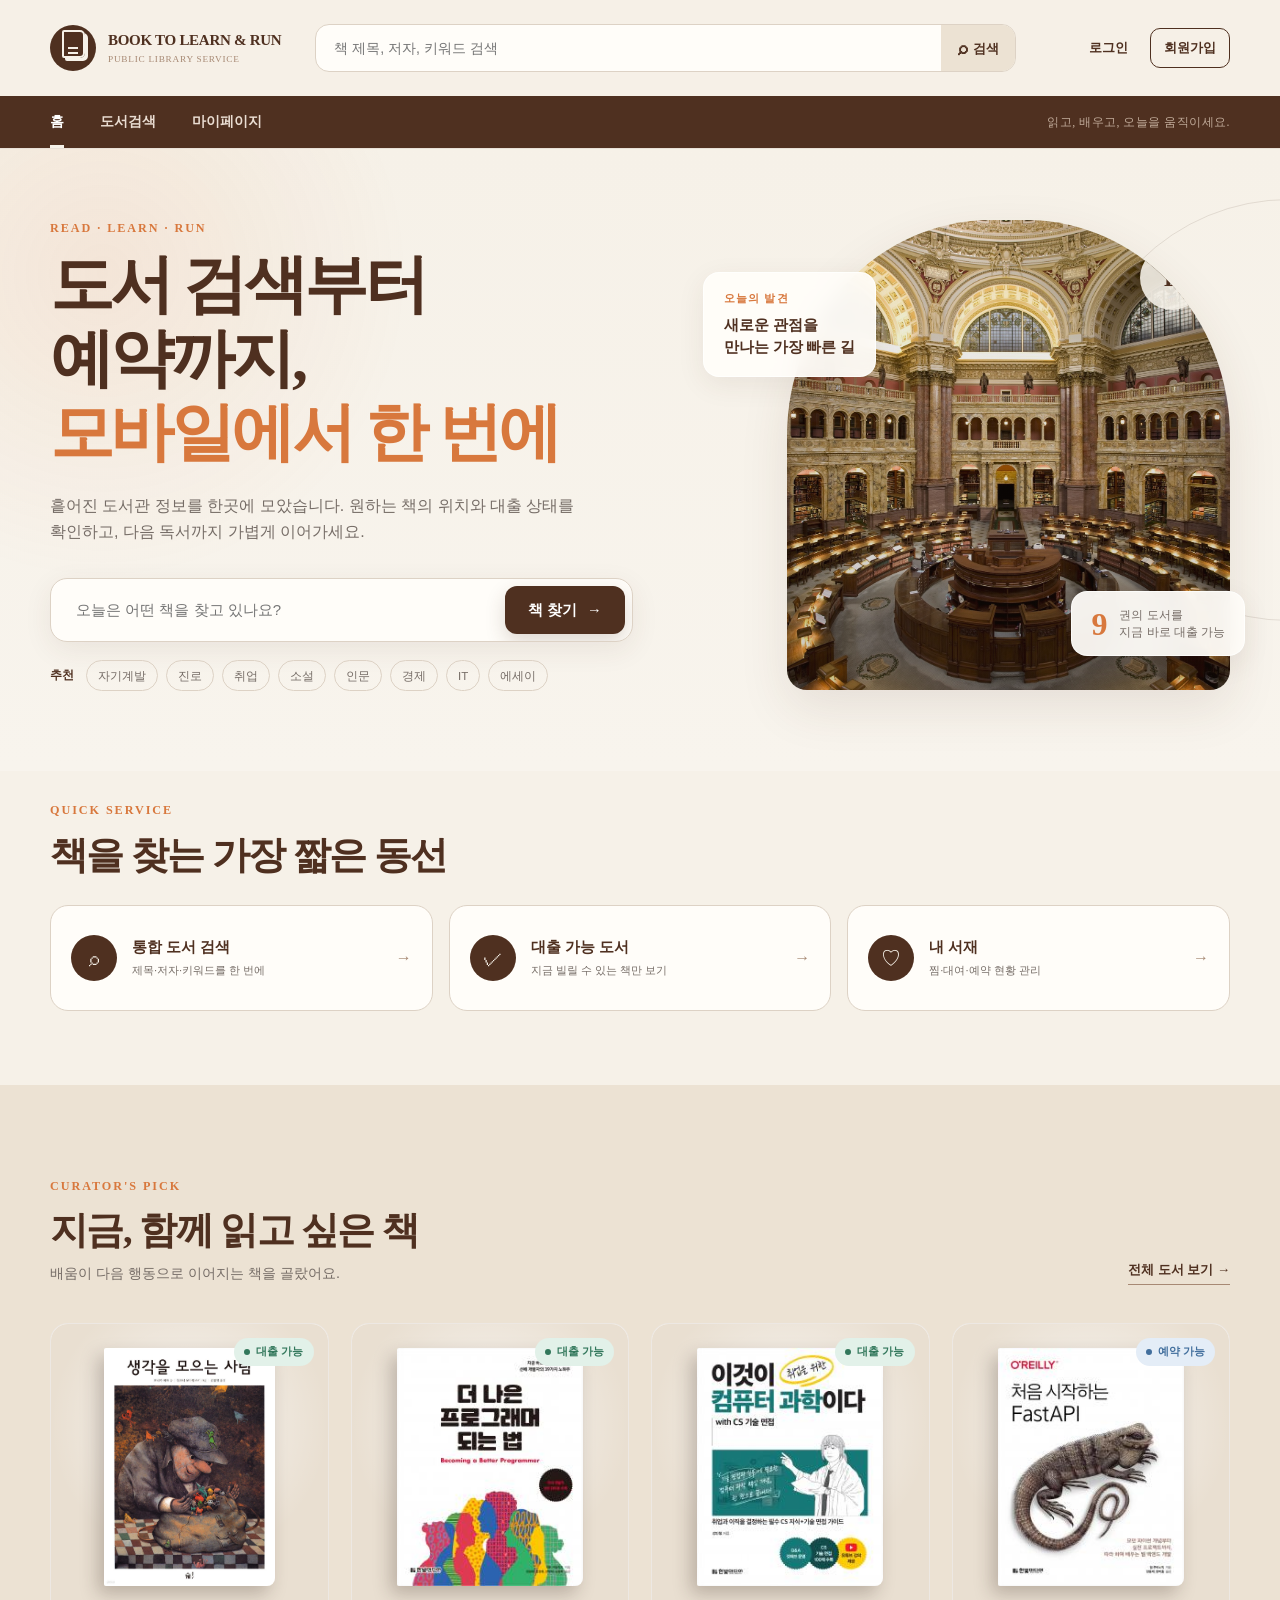
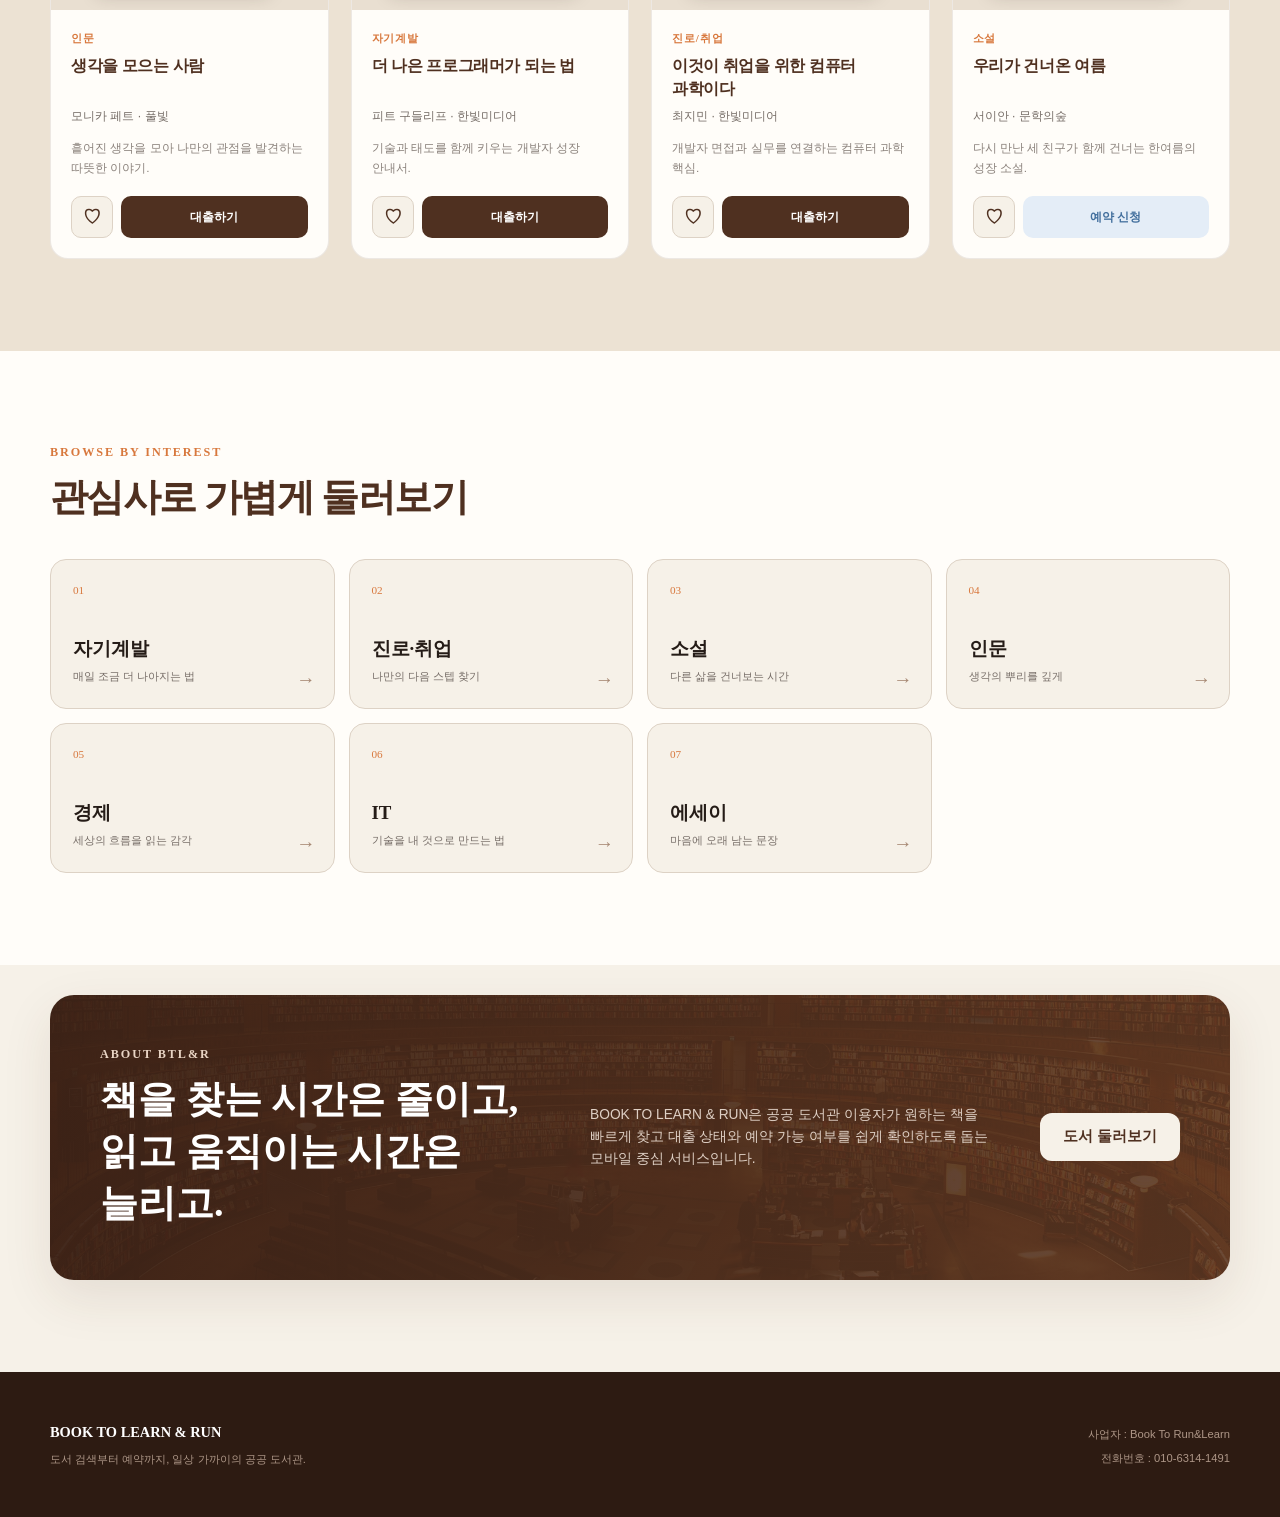
==== commit ae5467a2: "푸터 수정" ====
--- a/index.html
+++ b/index.html
@@ -119,7 +119,7 @@
     <footer class="site-footer">
       <div class="shell footer-inner">
         <div><strong>BOOK TO LEARN &amp; RUN</strong><p>도서 검색부터 예약까지, 일상 가까이의 공공 도서관.</p></div>
-        <p class="footer-note">본 서비스는 프론트엔드 MVP 시연용입니다.</p>
+        <div class="footer-note"><p>사업자 : Book To Run&amp;Learn</p><p>전화번호 : <a href="tel:010-6314-1491">010-6314-1491</a></p></div>
       </div>
     </footer>
     <div class="toast" id="toast" role="status" aria-live="polite"></div>
--- a/style.css
+++ b/style.css
@@ -1984,6 +1984,17 @@
   text-align: right;
 }
 
+.footer-note a {
+  color: inherit;
+  text-decoration: none;
+}
+
+.footer-note a:hover,
+.footer-note a:focus-visible {
+  color: #fff;
+  text-decoration: underline;
+}
+
 .toast {
   min-width: 220px;
   max-width: calc(100% - 32px);
